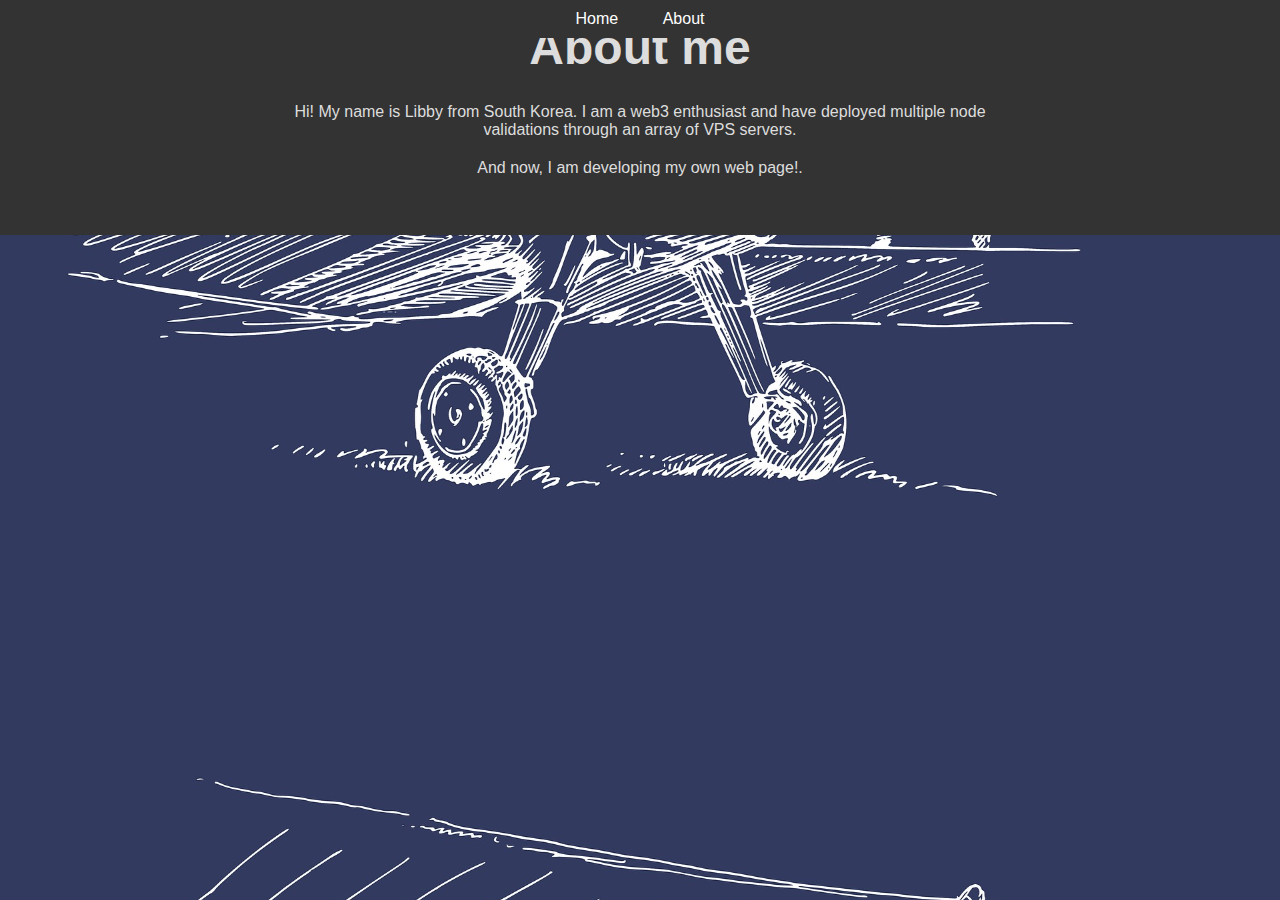
==== index.html @ 71d66727 "Modifying 1" ====
<!DOCTYPE html>
<html lang="en">
<head>
    <meta charset="UTF-8">
    <meta name="viewport" content="width=device-width, initial-scale=1.0">
    <title>NODE DIARY</title>
    <link rel="icon" href="images/CubeTileIcon.ico" type="image/x-icon">
    <link rel="stylesheet" href="src/style.css">
    <link rel="preconnect" href="https://fonts.googleapis.com">
    <link rel="preconnect" href="https://fonts.gstatic.com" crossorigin>
    <!-- Link preview image metadata -->
    
    <script src="metadata.js"></script>
</head>
<body>
    <header>
      <nav>
          <a href="#home">Home</a>
          <a href="#about">About</a>
      </nav>
    </header>

    <main>
        <section id="home">
        </section>
        <section id="about">
          <div class="container">
            <h2>About me</h2>
            <br>
            <p>Hi! My name is Libby from South Korea. I am a web3 enthusiast and have deployed multiple node validations through an array of VPS servers. </p>
            <p>And now, I am developing my own web page!.</p>
            <img style="width: 50%; height: auto;" src="images/build.gif" alt="" srcset="">
          </div>
        </section>
    </main>
</body>
<script src="script.js"></script>
</html>
---- src/style.css ----
/* Reset default styles */
* {
  margin: 0;
  padding: 0;
  box-sizing: border-box;
  scroll-behavior: smooth;

  /* Colors */
  --primary-color: #333;
  --secondary-color: #ddd;
  --tertiary-color: #6ec24b;
  --quaternary-color: #383838;
}

/* Basic styling */
body {
  font-family: Arial, sans-serif;
  color: var(--secondary-color);
  background-image: url('../images/background_image.jpg');
  background-size: cover;
  background-position: center;
  
  font-family: "Pixelify Sans", sans-serif;
  font-optical-sizing: auto;
  font-weight: 400;
  font-style: normal;
}

input {
  font-family: "Pixelify Sans", sans-serif;
  font-optical-sizing: auto;
  font-weight: 400;
  font-style: normal;
  text-align: center;
}

input[type="text"] {
  font-size: 1.5rem;
  padding: 10px;
  border: 1px solid var(--secondary-color);
  border-radius: 5px;
  margin-bottom: 10px;
  background-color: var(--secondary-color);
  width: 100%;
}

button {
  font-family: "Pixelify Sans", sans-serif;
  font-optical-sizing: auto;
  font-weight: 400;
  font-style: normal;
  font-size: 1.5rem;
  padding: 10px 20px;
  border: none;
  border-radius: 5px;
  background-color: var(--tertiary-color);
  color: #fff;
  cursor: pointer;
  transition: 0.4s;
}

button.disabled {
  background-color: #ccc;
}

header {
  text-align: center;
  position: fixed;
  width: 100%;
  top: 0;
  padding: 0 0;
}

a {
  color: var(--tertiary-color);
}

a:visited {
  color: var(--tertiary-color);
}

nav {
  padding: 10px 0px;
  background-color: #333;
  min-height: fit-content;
  height: 100%;
  transition: top 0.3s; 
}

nav a {
  color: #fff!important;
  text-decoration: none;
  padding: 10px 20px;
  height: 100%;
}

nav a:hover {
  color: #ddd;
  transition: 0.4s;
}

.header-image {
  margin-top: 100px;
  max-width: 1000px;
  width: 100%;
}

.steam-widget {
  margin-top: 100px;
  margin-bottom: 100px;
  min-width: 350px;
  width: 100%;
  min-height: 190px;
}

.container {
  max-width: 800px;
  margin: 0 auto;
  padding: 20px;
}

.icon {
  width: 100px;
  height: 100px;
  margin-bottom: 20px;
}

h2 {
  margin-bottom: 10px;
  font-size: 3rem;
}

p {
  margin-bottom: 20px;
}

.gallery {
  display: grid;
  grid-template-columns: repeat(auto-fit, minmax(250px, 1fr));
  gap: 20px;
}

.video-gallery {
  display: table-column;
  gap: 20px;
}

#about {
  background-color: #333;
  text-align: center;
  margin-bottom: 40px;
}

#newsletter {
  background-color: #333;
  text-align: center;
  padding: 40px 0;
}

#newsletter > .container {
  display: flex;
  justify-content: center;
  align-items: center;
  flex-direction: column;
  gap: 20px;

}

.screenshot img {
  width: 100%;
  height: auto;
  border: 1px solid #ddd;
}

.screenshot img:hover {
  cursor: pointer;
}

#screenshot-container {
  position: fixed;
  top: 0;
  left: 0;
  width: 100%;
  height: 100%;
  background-color: rgba(0, 0, 0, 0.9);
  display: none;
  justify-content: center;
}

#screenshot-container img {
  max-width: 80%;
  object-fit: contain;
  
}

.video-container {
  display: flex;
  justify-content: center;
  align-items: center;
  flex-direction: column;
  gap: 20px;
  position: relative;
  padding-top: 30px;
}
.video {
  border: 1px solid #ddd;
  max-width: 720px;
  min-height: 340px;
  width: 90%;
}

.strokeme {
  -webkit-text-stroke: 2px;
  -webkit-text-stroke-color: #383838;
}

footer {
  font-family: Arial, Helvetica, sans-serif;
  text-align: center;
  padding: 20px 0;
  background-color: #333;
  color: #fff;
}


/* Animations */

@keyframes bobIcon {
  0% {
    transform: translateY(0);
  }
  50% {
    transform: translateY(-5px);
  }
  100% {
    transform: translateY(0);
  }
}
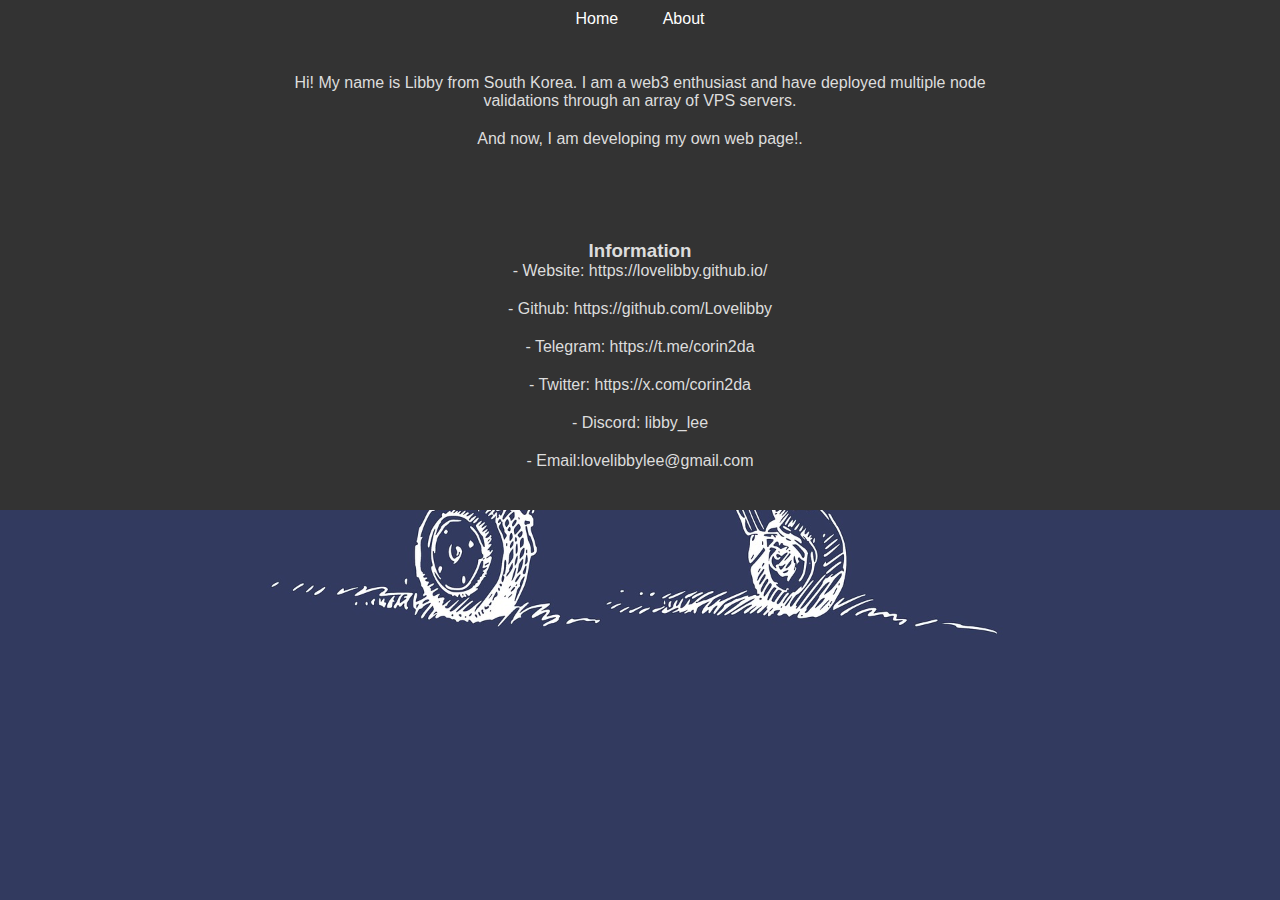
==== commit 10e87c4c: "Modifying 2" ====
--- a/index.html
+++ b/index.html
@@ -3,7 +3,7 @@
 <head>
     <meta charset="UTF-8">
     <meta name="viewport" content="width=device-width, initial-scale=1.0">
-    <title>NODE DIARY</title>
+    <title>WELCOME TO NODE DIARY</title>
     <link rel="icon" href="images/CubeTileIcon.ico" type="image/x-icon">
     <link rel="stylesheet" href="src/style.css">
     <link rel="preconnect" href="https://fonts.googleapis.com">
@@ -25,11 +25,22 @@
         </section>
         <section id="about">
           <div class="container">
-            <h2>About me</h2>
+            <br>
+            <br>
             <br>
             <p>Hi! My name is Libby from South Korea. I am a web3 enthusiast and have deployed multiple node validations through an array of VPS servers. </p>
             <p>And now, I am developing my own web page!.</p>
-            <img style="width: 50%; height: auto;" src="images/build.gif" alt="" srcset="">
+            <br>
+            <br>
+            <br>
+            <br>
+            <h3>Information</h3>
+            <p>- Website: https://lovelibby.github.io/</p>
+            <p>- Github: https://github.com/Lovelibby</p>
+            <p>- Telegram: https://t.me/corin2da</p>
+            <p>- Twitter: https://x.com/corin2da</p>
+            <p>- Discord: libby_lee
+            </p>- Email:lovelibbylee@gmail.com</p>
           </div>
         </section>
     </main>
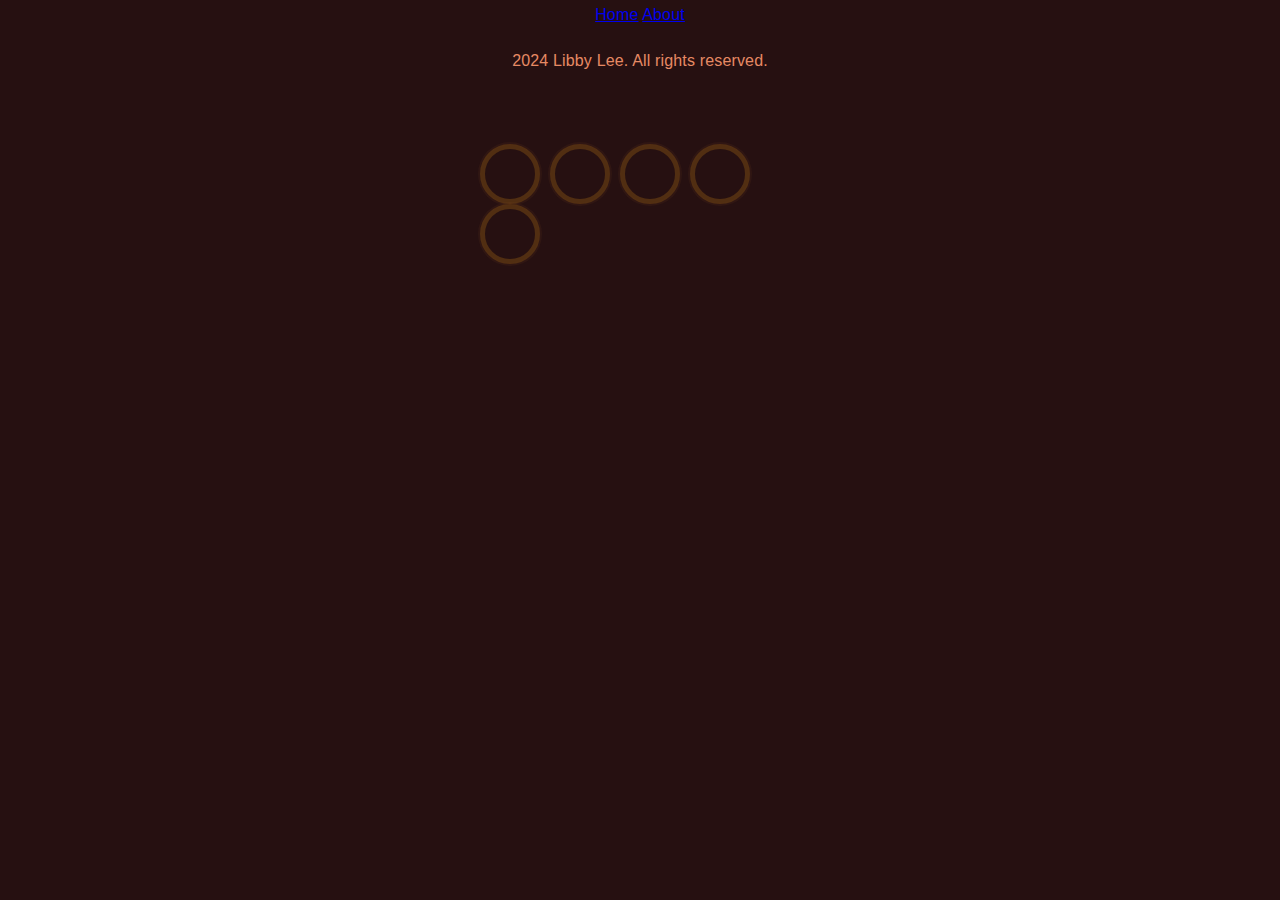
==== commit c6e3bb84: "modifying 3" ====
--- a/index.html
+++ b/index.html
@@ -1,5 +1,6 @@
 <!DOCTYPE html>
 <html lang="en">
+<link rel="stylesheet" href="https://use.fontawesome.com/releases/v5.8.1/css/all.css" integrity="sha384-50oBUHEmvpQ+1lW4y57PTFmhCaXp0ML5d60M1M7uH2+nqUivzIebhndOJK28anvf" crossorigin="anonymous">
 <head>
     <meta charset="UTF-8">
     <meta name="viewport" content="width=device-width, initial-scale=1.0">
@@ -24,26 +25,51 @@
         <section id="home">
         </section>
         <section id="about">
-          <div class="container">
-            <br>
-            <br>
-            <br>
-            <p>Hi! My name is Libby from South Korea. I am a web3 enthusiast and have deployed multiple node validations through an array of VPS servers. </p>
-            <p>And now, I am developing my own web page!.</p>
-            <br>
-            <br>
-            <br>
-            <br>
-            <h3>Information</h3>
-            <p>- Website: https://lovelibby.github.io/</p>
-            <p>- Github: https://github.com/Lovelibby</p>
-            <p>- Telegram: https://t.me/corin2da</p>
-            <p>- Twitter: https://x.com/corin2da</p>
-            <p>- Discord: libby_lee
-            </p>- Email:lovelibbylee@gmail.com</p>
+          <div class="basr-social-share social">
+            <ul class="">
+                                
+            <li>
+              <a class="email" href="mailto:lovelibbylee@gmail.com">
+              <i class="fab fa-google-plus"></i>
+              <span>Email</span>
+              </a>
+            </li>
+
+            <li>
+              <a class="github" href="https://github.com/Lovelibby">
+              <i class="fab fa-github"></i>
+                <span>Github</span>
+              </a>
+            </li>
+                  
+            <li>
+              <a class="twitter" href="https://x.com/corin2da">
+              <i class="fab fa-twitter"></i>
+                <span>Twitter</span>
+              </a>
+            </li>
+                  
+            <li>
+              <a class="telegram" href="https://t.me/corin2da">
+              <i class="fab fa-telegram"></i>
+              <span>Telegram</span>
+              </a>
+            </li>
+                  
+              <li>
+              <a class="discord" href="https://discord.gg/fEwmbvdU">
+              <i class="fab fa-discord"></i>
+              <span>Discord</span>
+              </a>
+              </li>
+                  
+            </ul>
           </div>
         </section>
     </main>
+    <footer>
+      <p>2024 Libby Lee. All rights reserved.</p>
+    </footer>
 </body>
 <script src="script.js"></script>
-</html>
+</html>--- a/src/style.css
+++ b/src/style.css
@@ -1,238 +1,280 @@
-/* Reset default styles */
-* {
-  margin: 0;
-  padding: 0;
+*,
+*:before,
+*:after {
+  -webkit-box-sizing: border-box;
+  -moz-box-sizing: border-box;
   box-sizing: border-box;
-  scroll-behavior: smooth;
-
-  /* Colors */
-  --primary-color: #333;
-  --secondary-color: #ddd;
-  --tertiary-color: #6ec24b;
-  --quaternary-color: #383838;
-}
-
-/* Basic styling */
+}
+.clearfix:after {
+  visibility: hidden;
+  display: block;
+  font-size: 0;
+  content: " ";
+  clear: both;
+  height: 0;
+}
+.clearfix {
+  display: inline-block;
+}
+
+* html .clearfix {
+  height: 1%;
+}
+.clearfix {
+  display: block;
+}
+
 body {
-  font-family: Arial, sans-serif;
-  color: var(--secondary-color);
-  background-image: url('../images/background_image.jpg');
-  background-size: cover;
-  background-position: center;
-  
-  font-family: "Pixelify Sans", sans-serif;
-  font-optical-sizing: auto;
+  background: #261011;
+  color: #e68a64;
+  margin:0 auto;
+  text-align:center;
+  font-family: 'Raleway', sans-serif;
   font-weight: 400;
-  font-style: normal;
-}
-
-input {
-  font-family: "Pixelify Sans", sans-serif;
-  font-optical-sizing: auto;
-  font-weight: 400;
-  font-style: normal;
+  line-height: 187.5%;
+  letter-spacing: 0.01em;
+}
+
+/*--------------------------------------------------------------
+	10. Social
+--------------------------------------------------------------*/
+.basr-social-share {
+  position:fixed;
+  top:3em;
+  left:0;
+  right:0;
+  width: 25%;
+  display: block;
+  text-align:center;
+  padding:0 auto;
+  margin:5em auto;
+}
+
+.social ul {
+  list-style: none;
+  padding-left: 0;
+  padding-right: 0;
+}
+.social ul li {
+  border: 5px solid #512e12;
+  border-radius: 50%;
+  float: left;
+  position: relative;
+  width: 60px;
+  height: 60px;
   text-align: center;
-}
-
-input[type="text"] {
-  font-size: 1.5rem;
-  padding: 10px;
-  border: 1px solid var(--secondary-color);
-  border-radius: 5px;
-  margin-bottom: 10px;
-  background-color: var(--secondary-color);
-  width: 100%;
-}
-
-button {
-  font-family: "Pixelify Sans", sans-serif;
-  font-optical-sizing: auto;
-  font-weight: 400;
-  font-style: normal;
-  font-size: 1.5rem;
-  padding: 10px 20px;
-  border: none;
-  border-radius: 5px;
-  background-color: var(--tertiary-color);
+  -webkit-transition: all 0.3s ease 0s;
+  -moz-transition: all 0.3s ease 0s;
+  -o-transition: all 0.3s ease 0s;
+  transition: all 0.3s ease 0s;
+}
+@media only screen and (max-width: 480px) {
+  .social ul li {
+    border-width: 4px;
+    width: 45px;
+    height: 45px;
+  }
+}
+.social ul li:not(:last-child) {
+  margin-right: 10px;
+}
+.social ul li:before {
+  content: '';
+  border-radius: 50%;
+  -webkit-shadow: inset 0 0px 3px rgba(149, 90, 42, 0.28), 0px 0px 0px 2px rgba(149, 90, 42, 0.28);
+  -ms-box-shadow: inset 0 0px 3px rgba(149, 90, 42, 0.28), 0px 0px 0px 2px rgba(149, 90, 42, 0.28);
+  box-shadow: inset 0 0px 3px rgba(149, 90, 42, 0.28), 0px 0px 0px 2px rgba(149, 90, 42, 0.28);
+  display: block;
+  position: absolute;
+  top: 50%;
+  left: 50%;
+  -webkit-transform: translate(-50%, -50%);
+  -ms-transform: translate(-50%, -50%);
+  -o-transform: translate(-50%, -50%);
+  transform: translate(-50%, -50%);
+  width: 60px;
+  height: 60px;
+  opacity: 0.35;
+  -webkit-transition: all 0.3s ease 0s;
+  -moz-transition: all 0.3s ease 0s;
+  -o-transition: all 0.3s ease 0s;
+  transition: all 0.3s ease 0s;
+}
+@media only screen and (max-width: 480px) {
+  .social ul li:before {
+    width: 43px;
+    height: 43px;
+  }
+}
+.social ul li:hover {
+  border-color: #a33629;
+  -webkit-transition: all 0.3s ease 0s;
+  -moz-transition: all 0.3s ease 0s;
+  -o-transition: all 0.3s ease 0s;
+  transition: all 0.3s ease 0s;
+}
+.social ul li:hover:before {
+  -webkit-shadow: inset 0 0px 3px rgba(163, 54, 41, 0.28), 0px 0px 0px 2px rgba(163, 54, 41, 0.28);
+  -ms-box-shadow: inset 0 0px 3px rgba(163, 54, 41, 0.28), 0px 0px 0px 2px rgba(163, 54, 41, 0.28);
+  box-shadow: inset 0 0px 3px rgba(163, 54, 41, 0.28), 0px 0px 0px 2px rgba(163, 54, 41, 0.28);
+  -webkit-transition: all 0.3s ease 0s;
+  -moz-transition: all 0.3s ease 0s;
+  -o-transition: all 0.3s ease 0s;
+  transition: all 0.3s ease 0s;
+}
+.social ul li:hover i {
+  color: #d66557;
+  -webkit-stroke-width: 5.3px;
+  -webkit-stroke-color: #a33629;
+  -webkit-fill-color: #a33629;
+  text-shadow: 1px 0px 20px #a33629;
+  -webkit-transition: all 0.3s ease 0s;
+  -moz-transition: all 0.3s ease 0s;
+  -o-transition: all 0.3s ease 0s;
+  transition: all 0.3s ease 0s;
+}
+.social ul li a {
+  border-radius: 50%;
+  display: block;
+  position: absolute;
+  top: -5px;
+  left: -5px;
+  width: 60px;
+  height: 60px;
+  line-height: 60px;
+}
+@media only screen and (max-width: 480px) {
+  .social ul li a {
+    background-size: cover;
+    top: -5px;
+    left: -5px;
+    width: 45px;
+    height: 45px;
+    line-height: 45px;
+  }
+}
+.social ul li a:before {
+  content: '';
+  background-image: url('https://img.picload.org/image/dcocwcga/border-social-hover.png');
+  border-radius: 50%;
+  display: block;
+  position: absolute;
+  top: 50%;
+  left: 50%;
+  width: 46px;
+  height: 45px;
+  -webkit-transform: translate(-50%, -50%);
+  -ms-transform: translate(-50%, -50%);
+  -o-transform: translate(-50%, -50%);
+  transform: translate(-50%, -50%);
+  z-index: -1;
+  opacity: 0;
+  -webkit-transition: all 0.3s ease 0s;
+  -moz-transition: all 0.3s ease 0s;
+  -o-transition: all 0.3s ease 0s;
+  transition: all 0.3s ease 0s;
+}
+@media only screen and (max-width: 480px) {
+  .social ul li a:before {
+    background-size: cover;
+    width: 30px;
+    height: 30px;
+  }
+}
+.social ul li a:after {
+  content: '';
+  background-image: url('https://img.picload.org/image/dcocwcgd/border-social.png');
+  border-radius: 50%;
+  display: block;
+  position: absolute;
+  top: 50%;
+  left: 50%;
+  width: 46px;
+  height: 45px;
+  -webkit-transform: translate(-50%, -50%);
+  -ms-transform: translate(-50%, -50%);
+  -o-transform: translate(-50%, -50%);
+  transform: translate(-50%, -50%);
+  z-index: -1;
+  -webkit-transition: all 0.3s ease 0s;
+  -moz-transition: all 0.3s ease 0s;
+  -o-transition: all 0.3s ease 0s;
+  transition: all 0.3s ease 0s;
+}
+@media only screen and (max-width: 480px) {
+  .social ul li a:after {
+    background-size: cover;
+    width: 30px;
+    height: 30px;
+  }
+}
+.social ul li a:hover:before {
+  opacity: 1;
+  -webkit-transform: translate(-50%, -50%) rotate(360deg);
+  -ms-transform: translate(-50%, -50%) rotate(360deg);
+  transform: translate(-50%, -50%) rotate(360deg);
+  -webkit-transition: all 0.3s ease;
+  -moz-transition: all 0.3s ease;
+  -o-transition: all 0.3s ease;
+  transition: all 0.3s ease;
+}
+.social ul li a:hover:after {
+  opacity: 0;
+  -webkit-transform: translate(-50%, -50%) rotate(360deg);
+  -ms-transform: translate(-50%, -50%) rotate(360deg);
+  transform: translate(-50%, -50%) rotate(360deg);
+  -webkit-transition: all 0.3s ease;
+  -moz-transition: all 0.3s ease;
+  -o-transition: all 0.3s ease;
+  transition: all 0.3s ease;
+}
+.social ul li a i {
+  color: #ffead3;
+  font-size: 23px;
+  font-weight: 900;
+  position: absolute;
+  top: 50%;
+  left: 50%;
+  -webkit-transform: translate(-50%, -50%);
+  -ms-transform: translate(-50%, -50%);
+  -o-transform: translate(-50%, -50%);
+  transform: translate(-50%, -50%);
+  -webkit-stroke-width: 5.3px;
+  -webkit-stroke-color: #ffead3;
+  -webkit-fill-color: #ffead3;
+  text-shadow: 1px 0px 20px #ffead3;
+  -webkit-transition: all 0.3s ease 0s;
+  -moz-transition: all 0.3s ease 0s;
+  -o-transition: all 0.3s ease 0s;
+  transition: all 0.3s ease 0s;
+}
+@media only screen and (max-width: 480px) {
+  .social ul li a i {
+    font-size: 16px;
+  }
+}
+.social ul li a i.fa-envelope {
+  font-size: 14px;
+  top: 48%;
+}
+.k2t-footer.dark-style .social li a,
+.dark-style .social li a {
   color: #fff;
-  cursor: pointer;
-  transition: 0.4s;
-}
-
-button.disabled {
-  background-color: #ccc;
-}
-
-header {
-  text-align: center;
-  position: fixed;
-  width: 100%;
-  top: 0;
-  padding: 0 0;
-}
-
-a {
-  color: var(--tertiary-color);
-}
-
-a:visited {
-  color: var(--tertiary-color);
-}
-
-nav {
-  padding: 10px 0px;
-  background-color: #333;
-  min-height: fit-content;
-  height: 100%;
-  transition: top 0.3s; 
-}
-
-nav a {
-  color: #fff!important;
-  text-decoration: none;
-  padding: 10px 20px;
-  height: 100%;
-}
-
-nav a:hover {
-  color: #ddd;
-  transition: 0.4s;
-}
-
-.header-image {
-  margin-top: 100px;
-  max-width: 1000px;
-  width: 100%;
-}
-
-.steam-widget {
-  margin-top: 100px;
-  margin-bottom: 100px;
-  min-width: 350px;
-  width: 100%;
-  min-height: 190px;
-}
-
-.container {
-  max-width: 800px;
-  margin: 0 auto;
-  padding: 20px;
-}
-
-.icon {
-  width: 100px;
-  height: 100px;
-  margin-bottom: 20px;
-}
-
-h2 {
-  margin-bottom: 10px;
-  font-size: 3rem;
-}
-
-p {
-  margin-bottom: 20px;
-}
-
-.gallery {
-  display: grid;
-  grid-template-columns: repeat(auto-fit, minmax(250px, 1fr));
-  gap: 20px;
-}
-
-.video-gallery {
-  display: table-column;
-  gap: 20px;
-}
-
-#about {
-  background-color: #333;
-  text-align: center;
-  margin-bottom: 40px;
-}
-
-#newsletter {
-  background-color: #333;
-  text-align: center;
-  padding: 40px 0;
-}
-
-#newsletter > .container {
-  display: flex;
-  justify-content: center;
-  align-items: center;
-  flex-direction: column;
-  gap: 20px;
-
-}
-
-.screenshot img {
-  width: 100%;
-  height: auto;
-  border: 1px solid #ddd;
-}
-
-.screenshot img:hover {
-  cursor: pointer;
-}
-
-#screenshot-container {
-  position: fixed;
-  top: 0;
-  left: 0;
-  width: 100%;
-  height: 100%;
-  background-color: rgba(0, 0, 0, 0.9);
+}
+.k2t-footer.dark-style .social li a:hover,
+.dark-style .social li a:hover {
+  color: #fff;
+}
+.basr-social-share.social li:hover a {
+  color: #898989;
+}
+.basr-social-share.social li a {
+  border-width: 0;
+  color: #cccccc;
+}
+.basr-social-share.social li a:hover {
+  color: #898989;
+}
+.basr-social-share.social li a span {
   display: none;
-  justify-content: center;
-}
-
-#screenshot-container img {
-  max-width: 80%;
-  object-fit: contain;
-  
-}
-
-.video-container {
-  display: flex;
-  justify-content: center;
-  align-items: center;
-  flex-direction: column;
-  gap: 20px;
-  position: relative;
-  padding-top: 30px;
-}
-.video {
-  border: 1px solid #ddd;
-  max-width: 720px;
-  min-height: 340px;
-  width: 90%;
-}
-
-.strokeme {
-  -webkit-text-stroke: 2px;
-  -webkit-text-stroke-color: #383838;
-}
-
-footer {
-  font-family: Arial, Helvetica, sans-serif;
-  text-align: center;
-  padding: 20px 0;
-  background-color: #333;
-  color: #fff;
-}
-
-
-/* Animations */
-
-@keyframes bobIcon {
-  0% {
-    transform: translateY(0);
-  }
-  50% {
-    transform: translateY(-5px);
-  }
-  100% {
-    transform: translateY(0);
-  }
 }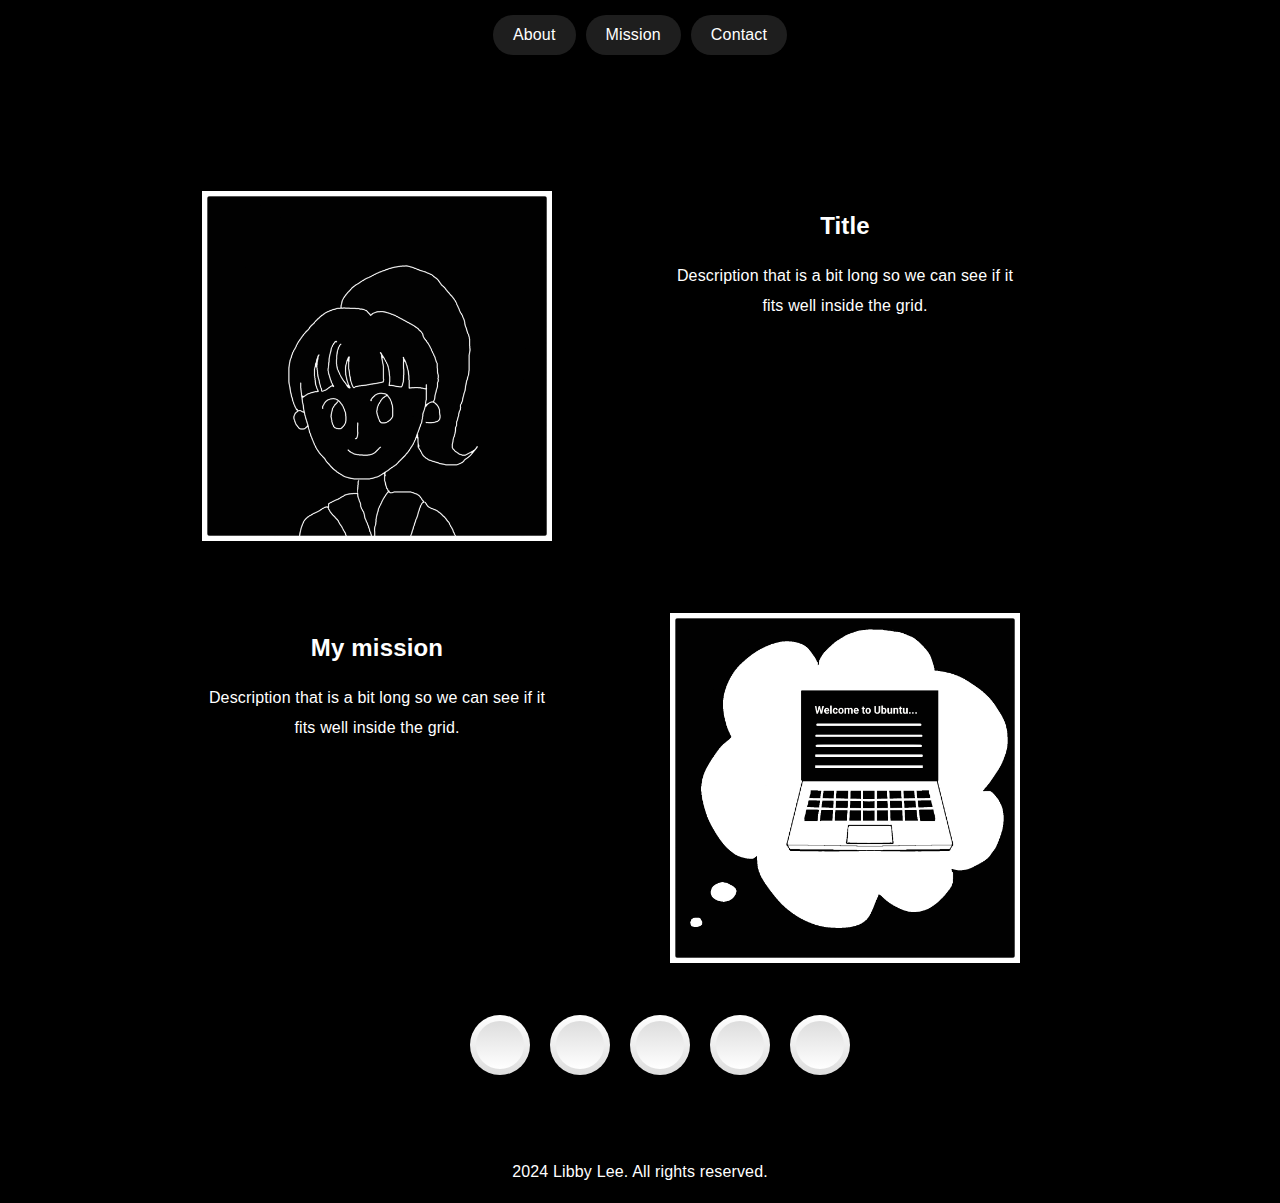
==== commit 850c0d75: "Upload main features" ====
--- a/index.html
+++ b/index.html
@@ -1,75 +1,71 @@
 <!DOCTYPE html>
 <html lang="en">
-<link rel="stylesheet" href="https://use.fontawesome.com/releases/v5.8.1/css/all.css" integrity="sha384-50oBUHEmvpQ+1lW4y57PTFmhCaXp0ML5d60M1M7uH2+nqUivzIebhndOJK28anvf" crossorigin="anonymous">
+<link rel="stylesheet" href="https://use.fontawesome.com/releases/v5.8.1/css/all.css"
+  integrity="sha384-50oBUHEmvpQ+1lW4y57PTFmhCaXp0ML5d60M1M7uH2+nqUivzIebhndOJK28anvf" crossorigin="anonymous">
+
 <head>
-    <meta charset="UTF-8">
-    <meta name="viewport" content="width=device-width, initial-scale=1.0">
-    <title>WELCOME TO NODE DIARY</title>
-    <link rel="icon" href="images/CubeTileIcon.ico" type="image/x-icon">
-    <link rel="stylesheet" href="src/style.css">
-    <link rel="preconnect" href="https://fonts.googleapis.com">
-    <link rel="preconnect" href="https://fonts.gstatic.com" crossorigin>
-    <!-- Link preview image metadata -->
-    
-    <script src="metadata.js"></script>
+  <meta charset="UTF-8">
+  <meta name="viewport" content="width=device-width, initial-scale=1.0">
+  <title>WELCOME TO NODE DIARY</title>
+  <link rel="icon" href="images/CubeTileIcon.ico" type="image/x-icon">
+  <link rel="stylesheet" href="src/style.css">
+  <link rel="preconnect" href="https://fonts.googleapis.com">
+  <link rel="preconnect" href="https://fonts.gstatic.com" crossorigin>
+  <!-- Link preview image metadata -->
+
+  <script src="metadata.js"></script>
 </head>
+
 <body>
-    <header>
-      <nav>
-          <a href="#home">Home</a>
-          <a href="#about">About</a>
-      </nav>
-    </header>
+  <header>
+    <nav>
+      <ul class="header-nav-list">
+        <a href="#about" class="header-nav-button">About</a>
+        <a href="#mission" class="header-nav-button">Mission</a>
+        <a href="#contact" class="header-nav-button">Contact</a>
+      </ul>
+  </header>
 
-    <main>
-        <section id="home">
-        </section>
-        <section id="about">
-          <div class="basr-social-share social">
-            <ul class="">
-                                
-            <li>
-              <a class="email" href="mailto:lovelibbylee@gmail.com">
-              <i class="fab fa-google-plus"></i>
-              <span>Email</span>
-              </a>
-            </li>
-
-            <li>
-              <a class="github" href="https://github.com/Lovelibby">
-              <i class="fab fa-github"></i>
-                <span>Github</span>
-              </a>
-            </li>
-                  
-            <li>
-              <a class="twitter" href="https://x.com/corin2da">
-              <i class="fab fa-twitter"></i>
-                <span>Twitter</span>
-              </a>
-            </li>
-                  
-            <li>
-              <a class="telegram" href="https://t.me/corin2da">
-              <i class="fab fa-telegram"></i>
-              <span>Telegram</span>
-              </a>
-            </li>
-                  
-              <li>
-              <a class="discord" href="https://discord.gg/fEwmbvdU">
-              <i class="fab fa-discord"></i>
-              <span>Discord</span>
-              </a>
-              </li>
-                  
-            </ul>
-          </div>
-        </section>
-    </main>
-    <footer>
-      <p>2024 Libby Lee. All rights reserved.</p>
-    </footer>
+  <main>
+    <section id="about">
+      <div class="grid-container">
+        <div class="grid-item">
+          <img src="images/Libby.jpg" alt="Image 1">
+        </div>
+        <div class="grid-item">
+          <h2>Title</h2>
+          <p>Description that is a bit long so we can see if it fits well inside the grid.</p>
+        </div>
+      </div>
+    </section>
+    <section id="mission">
+      <div class="grid-container">
+        <div class="grid-item">
+          <h2>My mission</h2>
+          <p>Description that is a bit long so we can see if it fits well inside the grid.</p>
+        </div>
+        <div class="grid-item">
+          <img src="images/Computer.jpg" alt="Image 4">
+        </div>
+      </div>
+    </section>
+    <section id="contact">
+      <section id="social">
+        <div class="social-media">
+          <ul>
+            <li><a href="mailto:lovelibbylee@gmail.com"><i class="fab fa-google" aria-hidden="true"></i></a></li>
+            <li><a href="https://github.com/Lovelibby"><i class="fab fa-github" aria-hidden="true"></i></a></li>
+            <li><a href="https://x.com/corin2da"><i class="fab fa-twitter" aria-hidden="true"></i></a></li>
+            <li><a href="https://t.me/corin2da"><i class="fab fa-telegram" aria-hidden="true"></i></a></li>
+            <li><a href="https://discord.gg/fEwmbvdU"><i class="fab fa-discord" aria-hidden="true"></i></a></li>
+          </ul>
+        </div>
+      </section>
+  </main>
+  <footer>
+    <p>2024 Libby Lee. All rights reserved.</p>
+  </footer>
 </body>
 <script src="script.js"></script>
+
 </html>--- a/src/style.css
+++ b/src/style.css
@@ -1,280 +1,161 @@
-*,
-*:before,
-*:after {
-  -webkit-box-sizing: border-box;
-  -moz-box-sizing: border-box;
-  box-sizing: border-box;
-}
-.clearfix:after {
-  visibility: hidden;
-  display: block;
-  font-size: 0;
-  content: " ";
-  clear: both;
-  height: 0;
-}
-.clearfix {
-  display: inline-block;
+/* Variables */
+*{
+  /* Colors */
+  --background-color: #000000;
+  --text-color: #ffffff;
+  --unite-background-color: #1e1e1e;
+  --alt-color-1: red;
+  --alt-color-2: yellow;
+  --alt-color-3: green;
 }
 
-* html .clearfix {
-  height: 1%;
-}
-.clearfix {
-  display: block;
-}
 
 body {
-  background: #261011;
-  color: #e68a64;
-  margin:0 auto;
-  text-align:center;
+  background: var(--background-color);
+  color: var(--text-color);
+  margin: 0 auto;
+  text-align: center;
   font-family: 'Raleway', sans-serif;
   font-weight: 400;
   line-height: 187.5%;
   letter-spacing: 0.01em;
 }
 
-/*--------------------------------------------------------------
-	10. Social
---------------------------------------------------------------*/
-.basr-social-share {
-  position:fixed;
-  top:3em;
-  left:0;
-  right:0;
-  width: 25%;
-  display: block;
-  text-align:center;
-  padding:0 auto;
-  margin:5em auto;
+/* Header */
+header {
+  display: flex;
+  justify-content: space-between;
+  align-items: center;
+  justify-content: center;
+  padding-top: 15px;
+  background-color: var(--background-color);
+  color: white;
 }
 
-.social ul {
+.header-nav-list {
   list-style: none;
-  padding-left: 0;
-  padding-right: 0;
+  display: flex;
+  gap: 10px;
+  margin: 0;
+  padding: 0;
 }
-.social ul li {
-  border: 5px solid #512e12;
+
+.header-nav-button {
+  text-decoration: none;
+  padding: 5px 20px;
+  background-color: var(--unite-background-color);
+  color: var(--text-color);
+  border-radius: 20px;
+}
+
+.header-nav-button:hover {
+  text-decoration: none;
+  padding: 5px 20px;
+  background-color: var(--alt-color-3);
+  color: var(--text-color);
+  border-radius: 30px;
+}
+
+/* Sections */
+#about {
+  padding-top: 100px;
+  padding-left: 50px;
+  padding-right: 50px;
+}
+
+.grid-container {
+  display: grid;
+  grid-template-columns: repeat(auto-fit, minmax(max(195px, 35vw), 350px));
+  justify-content: center;
+  grid-column-gap: 20px;
+  grid-row-gap: 100px;
+  padding: 16px;
+}
+
+.grid-item {
+  background-color: var(--background-color);
+  padding: 20px;
+  text-align: center;
+  border-radius: 8px;
+  aspect-ratio: 1;
+  max-width: 350px;
+  max-height: 350px;
+}
+
+.grid-item img {
+  width: 100%;
+  height: 100%;
+  object-fit: fill;
+}
+
+#contact {
+  padding-bottom: 50px;
+  display: flex;
+  align-items: center;
+  justify-content: center;
+  text-align: center;
+  background-color: var(--background-alternate-color);
+}
+
+ul {
+  display: flex;
+  align-items: center;
+  justify-content: center;
+}
+
+ul li {
+  list-style: none;
+}
+
+ul li a {
+  position: relative;
+  width:60px;
+  height:60px;
+  display:block;
+  text-align:center;
+  margin:0 10px;
   border-radius: 50%;
-  float: left;
-  position: relative;
-  width: 60px;
-  height: 60px;
-  text-align: center;
-  -webkit-transition: all 0.3s ease 0s;
-  -moz-transition: all 0.3s ease 0s;
-  -o-transition: all 0.3s ease 0s;
-  transition: all 0.3s ease 0s;
+  padding: 6px;
+  box-sizing: border-box;
+  text-decoration:none;
+  box-shadow: 0 10px 15px rgba(0,0,0,0.3);
+  background: linear-gradient(0deg, #ddd, #fff);
+  transition: .5s;
 }
-@media only screen and (max-width: 480px) {
-  .social ul li {
-    border-width: 4px;
-    width: 45px;
-    height: 45px;
-  }
+
+ul li a:hover {
+  box-shadow: 0 2px 5px rgba(0,0,0,0.3);
+  text-decoration:none;
 }
-.social ul li:not(:last-child) {
-  margin-right: 10px;
+
+ul li a .fab {
+  width: 100%;
+  height:100%;
+  display:block;
+  background: linear-gradient(0deg, #fff, #ddd);
+  border-radius: 50%;
+  line-height: calc(60px - 12px);
+  font-size:24px;
+  color: #262626;
+  transition: .5s;
 }
-.social ul li:before {
-  content: '';
-  border-radius: 50%;
-  -webkit-shadow: inset 0 0px 3px rgba(149, 90, 42, 0.28), 0px 0px 0px 2px rgba(149, 90, 42, 0.28);
-  -ms-box-shadow: inset 0 0px 3px rgba(149, 90, 42, 0.28), 0px 0px 0px 2px rgba(149, 90, 42, 0.28);
-  box-shadow: inset 0 0px 3px rgba(149, 90, 42, 0.28), 0px 0px 0px 2px rgba(149, 90, 42, 0.28);
-  display: block;
-  position: absolute;
-  top: 50%;
-  left: 50%;
-  -webkit-transform: translate(-50%, -50%);
-  -ms-transform: translate(-50%, -50%);
-  -o-transform: translate(-50%, -50%);
-  transform: translate(-50%, -50%);
-  width: 60px;
-  height: 60px;
-  opacity: 0.35;
-  -webkit-transition: all 0.3s ease 0s;
-  -moz-transition: all 0.3s ease 0s;
-  -o-transition: all 0.3s ease 0s;
-  transition: all 0.3s ease 0s;
+
+ul li:nth-child(1) a:hover .fab {
+  color: #c71610;
 }
-@media only screen and (max-width: 480px) {
-  .social ul li:before {
-    width: 43px;
-    height: 43px;
-  }
+
+ul li:nth-child(2) a:hover .fab {
+  color: #24292e;
 }
-.social ul li:hover {
-  border-color: #a33629;
-  -webkit-transition: all 0.3s ease 0s;
-  -moz-transition: all 0.3s ease 0s;
-  -o-transition: all 0.3s ease 0s;
-  transition: all 0.3s ease 0s;
+
+ul li:nth-child(3) a:hover .fab {
+  color: #1da1f2
 }
-.social ul li:hover:before {
-  -webkit-shadow: inset 0 0px 3px rgba(163, 54, 41, 0.28), 0px 0px 0px 2px rgba(163, 54, 41, 0.28);
-  -ms-box-shadow: inset 0 0px 3px rgba(163, 54, 41, 0.28), 0px 0px 0px 2px rgba(163, 54, 41, 0.28);
-  box-shadow: inset 0 0px 3px rgba(163, 54, 41, 0.28), 0px 0px 0px 2px rgba(163, 54, 41, 0.28);
-  -webkit-transition: all 0.3s ease 0s;
-  -moz-transition: all 0.3s ease 0s;
-  -o-transition: all 0.3s ease 0s;
-  transition: all 0.3s ease 0s;
+
+ul li:nth-child(4) a:hover .fab {
+  color: #24a1de
 }
-.social ul li:hover i {
-  color: #d66557;
-  -webkit-stroke-width: 5.3px;
-  -webkit-stroke-color: #a33629;
-  -webkit-fill-color: #a33629;
-  text-shadow: 1px 0px 20px #a33629;
-  -webkit-transition: all 0.3s ease 0s;
-  -moz-transition: all 0.3s ease 0s;
-  -o-transition: all 0.3s ease 0s;
-  transition: all 0.3s ease 0s;
+
+ul li:nth-child(5) a:hover .fab {
+  color: #7289da;
 }
-.social ul li a {
-  border-radius: 50%;
-  display: block;
-  position: absolute;
-  top: -5px;
-  left: -5px;
-  width: 60px;
-  height: 60px;
-  line-height: 60px;
-}
-@media only screen and (max-width: 480px) {
-  .social ul li a {
-    background-size: cover;
-    top: -5px;
-    left: -5px;
-    width: 45px;
-    height: 45px;
-    line-height: 45px;
-  }
-}
-.social ul li a:before {
-  content: '';
-  background-image: url('https://img.picload.org/image/dcocwcga/border-social-hover.png');
-  border-radius: 50%;
-  display: block;
-  position: absolute;
-  top: 50%;
-  left: 50%;
-  width: 46px;
-  height: 45px;
-  -webkit-transform: translate(-50%, -50%);
-  -ms-transform: translate(-50%, -50%);
-  -o-transform: translate(-50%, -50%);
-  transform: translate(-50%, -50%);
-  z-index: -1;
-  opacity: 0;
-  -webkit-transition: all 0.3s ease 0s;
-  -moz-transition: all 0.3s ease 0s;
-  -o-transition: all 0.3s ease 0s;
-  transition: all 0.3s ease 0s;
-}
-@media only screen and (max-width: 480px) {
-  .social ul li a:before {
-    background-size: cover;
-    width: 30px;
-    height: 30px;
-  }
-}
-.social ul li a:after {
-  content: '';
-  background-image: url('https://img.picload.org/image/dcocwcgd/border-social.png');
-  border-radius: 50%;
-  display: block;
-  position: absolute;
-  top: 50%;
-  left: 50%;
-  width: 46px;
-  height: 45px;
-  -webkit-transform: translate(-50%, -50%);
-  -ms-transform: translate(-50%, -50%);
-  -o-transform: translate(-50%, -50%);
-  transform: translate(-50%, -50%);
-  z-index: -1;
-  -webkit-transition: all 0.3s ease 0s;
-  -moz-transition: all 0.3s ease 0s;
-  -o-transition: all 0.3s ease 0s;
-  transition: all 0.3s ease 0s;
-}
-@media only screen and (max-width: 480px) {
-  .social ul li a:after {
-    background-size: cover;
-    width: 30px;
-    height: 30px;
-  }
-}
-.social ul li a:hover:before {
-  opacity: 1;
-  -webkit-transform: translate(-50%, -50%) rotate(360deg);
-  -ms-transform: translate(-50%, -50%) rotate(360deg);
-  transform: translate(-50%, -50%) rotate(360deg);
-  -webkit-transition: all 0.3s ease;
-  -moz-transition: all 0.3s ease;
-  -o-transition: all 0.3s ease;
-  transition: all 0.3s ease;
-}
-.social ul li a:hover:after {
-  opacity: 0;
-  -webkit-transform: translate(-50%, -50%) rotate(360deg);
-  -ms-transform: translate(-50%, -50%) rotate(360deg);
-  transform: translate(-50%, -50%) rotate(360deg);
-  -webkit-transition: all 0.3s ease;
-  -moz-transition: all 0.3s ease;
-  -o-transition: all 0.3s ease;
-  transition: all 0.3s ease;
-}
-.social ul li a i {
-  color: #ffead3;
-  font-size: 23px;
-  font-weight: 900;
-  position: absolute;
-  top: 50%;
-  left: 50%;
-  -webkit-transform: translate(-50%, -50%);
-  -ms-transform: translate(-50%, -50%);
-  -o-transform: translate(-50%, -50%);
-  transform: translate(-50%, -50%);
-  -webkit-stroke-width: 5.3px;
-  -webkit-stroke-color: #ffead3;
-  -webkit-fill-color: #ffead3;
-  text-shadow: 1px 0px 20px #ffead3;
-  -webkit-transition: all 0.3s ease 0s;
-  -moz-transition: all 0.3s ease 0s;
-  -o-transition: all 0.3s ease 0s;
-  transition: all 0.3s ease 0s;
-}
-@media only screen and (max-width: 480px) {
-  .social ul li a i {
-    font-size: 16px;
-  }
-}
-.social ul li a i.fa-envelope {
-  font-size: 14px;
-  top: 48%;
-}
-.k2t-footer.dark-style .social li a,
-.dark-style .social li a {
-  color: #fff;
-}
-.k2t-footer.dark-style .social li a:hover,
-.dark-style .social li a:hover {
-  color: #fff;
-}
-.basr-social-share.social li:hover a {
-  color: #898989;
-}
-.basr-social-share.social li a {
-  border-width: 0;
-  color: #cccccc;
-}
-.basr-social-share.social li a:hover {
-  color: #898989;
-}
-.basr-social-share.social li a span {
-  display: none;
-}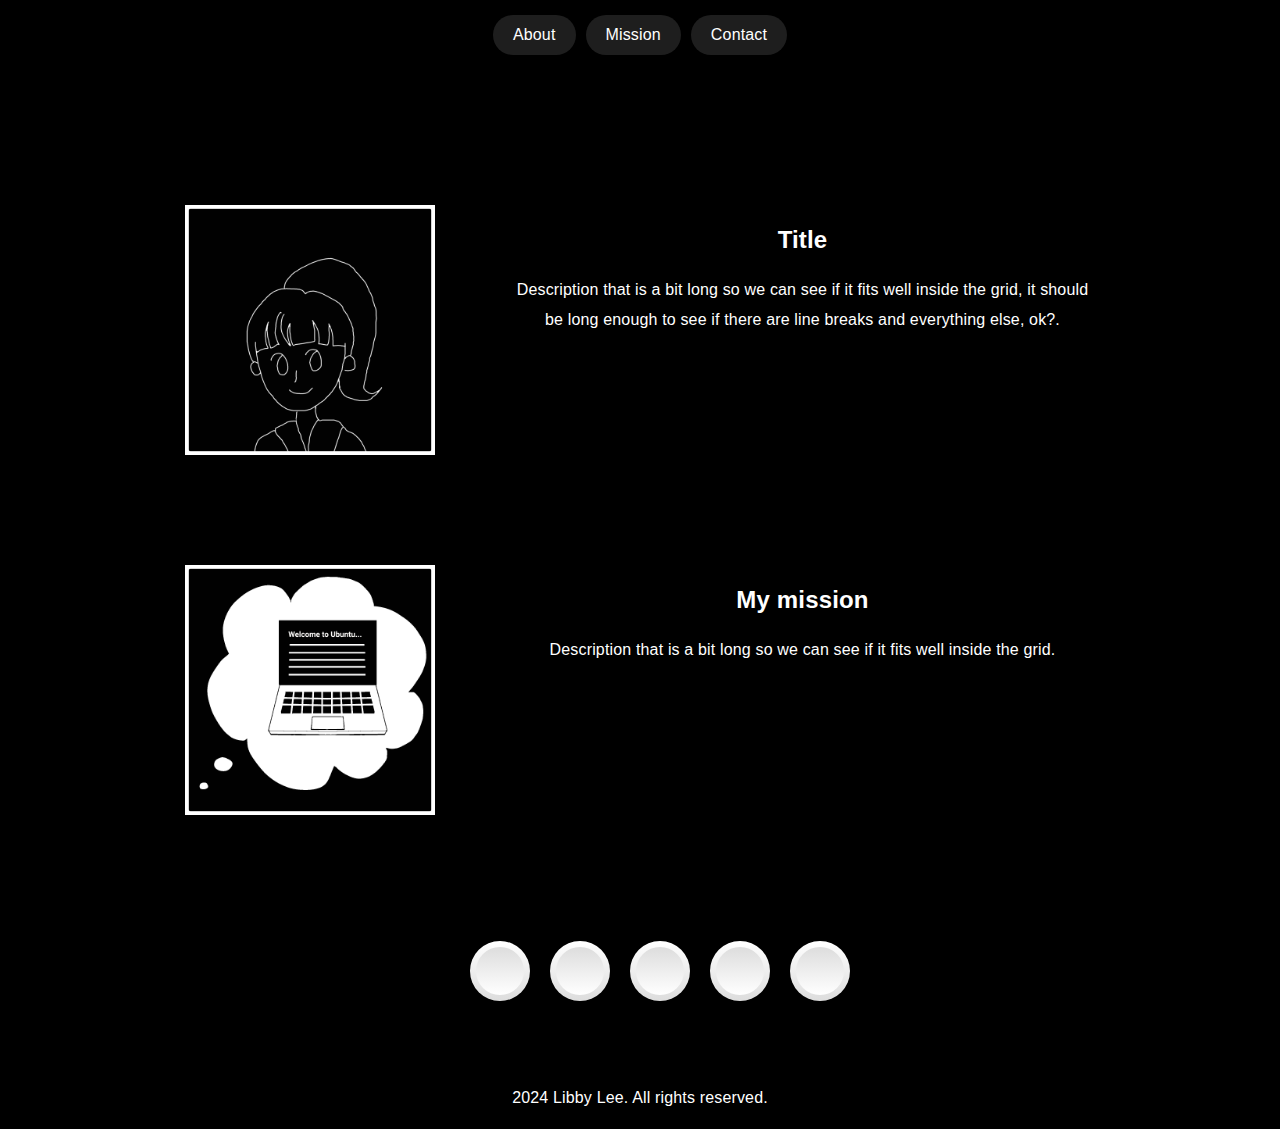
==== commit 9c361f27: "New grid style" ====
--- a/index.html
+++ b/index.html
@@ -29,23 +29,23 @@
   <main>
     <section id="about">
       <div class="grid-container">
-        <div class="grid-item">
+        <div class="grid-image-item">
           <img src="images/Libby.jpg" alt="Image 1">
         </div>
         <div class="grid-item">
           <h2>Title</h2>
-          <p>Description that is a bit long so we can see if it fits well inside the grid.</p>
+          <p>Description that is a bit long so we can see if it fits well inside the grid, it should be long enough to see if there are line breaks and everything else, ok?.</p>
         </div>
       </div>
     </section>
     <section id="mission">
       <div class="grid-container">
+        <div class="grid-image-item">
+          <img src="images/Computer.jpg" alt="Image 4">
+        </div>
         <div class="grid-item">
           <h2>My mission</h2>
           <p>Description that is a bit long so we can see if it fits well inside the grid.</p>
-        </div>
-        <div class="grid-item">
-          <img src="images/Computer.jpg" alt="Image 4">
         </div>
       </div>
     </section>
--- a/src/style.css
+++ b/src/style.css
@@ -1,5 +1,5 @@
 /* Variables */
-*{
+* {
   /* Colors */
   --background-color: #000000;
   --text-color: #ffffff;
@@ -58,37 +58,45 @@
 
 /* Sections */
 #about {
+  padding-top: 150px;
+  padding-left: 10px;
+  padding-right: 10px;
+}
+
+#mission {
   padding-top: 100px;
-  padding-left: 50px;
-  padding-right: 50px;
+  padding-left: 10px;
+  padding-right: 10px;
 }
 
 .grid-container {
-  display: grid;
-  grid-template-columns: repeat(auto-fit, minmax(max(195px, 35vw), 350px));
+  padding-left: 20px;
+  padding-right: 20px;
+  display: flex;
+  flex-wrap: wrap;
   justify-content: center;
-  grid-column-gap: 20px;
-  grid-row-gap: 100px;
-  padding: 16px;
+  gap: 75px;
 }
 
 .grid-item {
-  background-color: var(--background-color);
-  padding: 20px;
-  text-align: center;
-  border-radius: 8px;
-  aspect-ratio: 1;
-  max-width: 350px;
-  max-height: 350px;
+  flex: 1 1 100px;
+  min-width: 250px;
+  max-width: 48%;
 }
 
-.grid-item img {
-  width: 100%;
-  height: 100%;
+.grid-image-item {
+  width: 250px;
+}
+
+.grid-image-item img {
+  width: 250px;
+  height: 250px;
+  aspect-ratio: 1;
   object-fit: fill;
 }
 
 #contact {
+  padding-top: 100px;
   padding-bottom: 50px;
   display: flex;
   align-items: center;
@@ -109,33 +117,33 @@
 
 ul li a {
   position: relative;
-  width:60px;
-  height:60px;
-  display:block;
-  text-align:center;
-  margin:0 10px;
+  width: 60px;
+  height: 60px;
+  display: block;
+  text-align: center;
+  margin: 0 10px;
   border-radius: 50%;
   padding: 6px;
   box-sizing: border-box;
-  text-decoration:none;
-  box-shadow: 0 10px 15px rgba(0,0,0,0.3);
+  text-decoration: none;
+  box-shadow: 0 10px 15px rgba(0, 0, 0, 0.3);
   background: linear-gradient(0deg, #ddd, #fff);
   transition: .5s;
 }
 
 ul li a:hover {
-  box-shadow: 0 2px 5px rgba(0,0,0,0.3);
-  text-decoration:none;
+  box-shadow: 0 2px 5px rgba(0, 0, 0, 0.3);
+  text-decoration: none;
 }
 
 ul li a .fab {
   width: 100%;
-  height:100%;
-  display:block;
+  height: 100%;
+  display: block;
   background: linear-gradient(0deg, #fff, #ddd);
   border-radius: 50%;
   line-height: calc(60px - 12px);
-  font-size:24px;
+  font-size: 24px;
   color: #262626;
   transition: .5s;
 }
@@ -158,4 +166,4 @@
 
 ul li:nth-child(5) a:hover .fab {
   color: #7289da;
-}
+}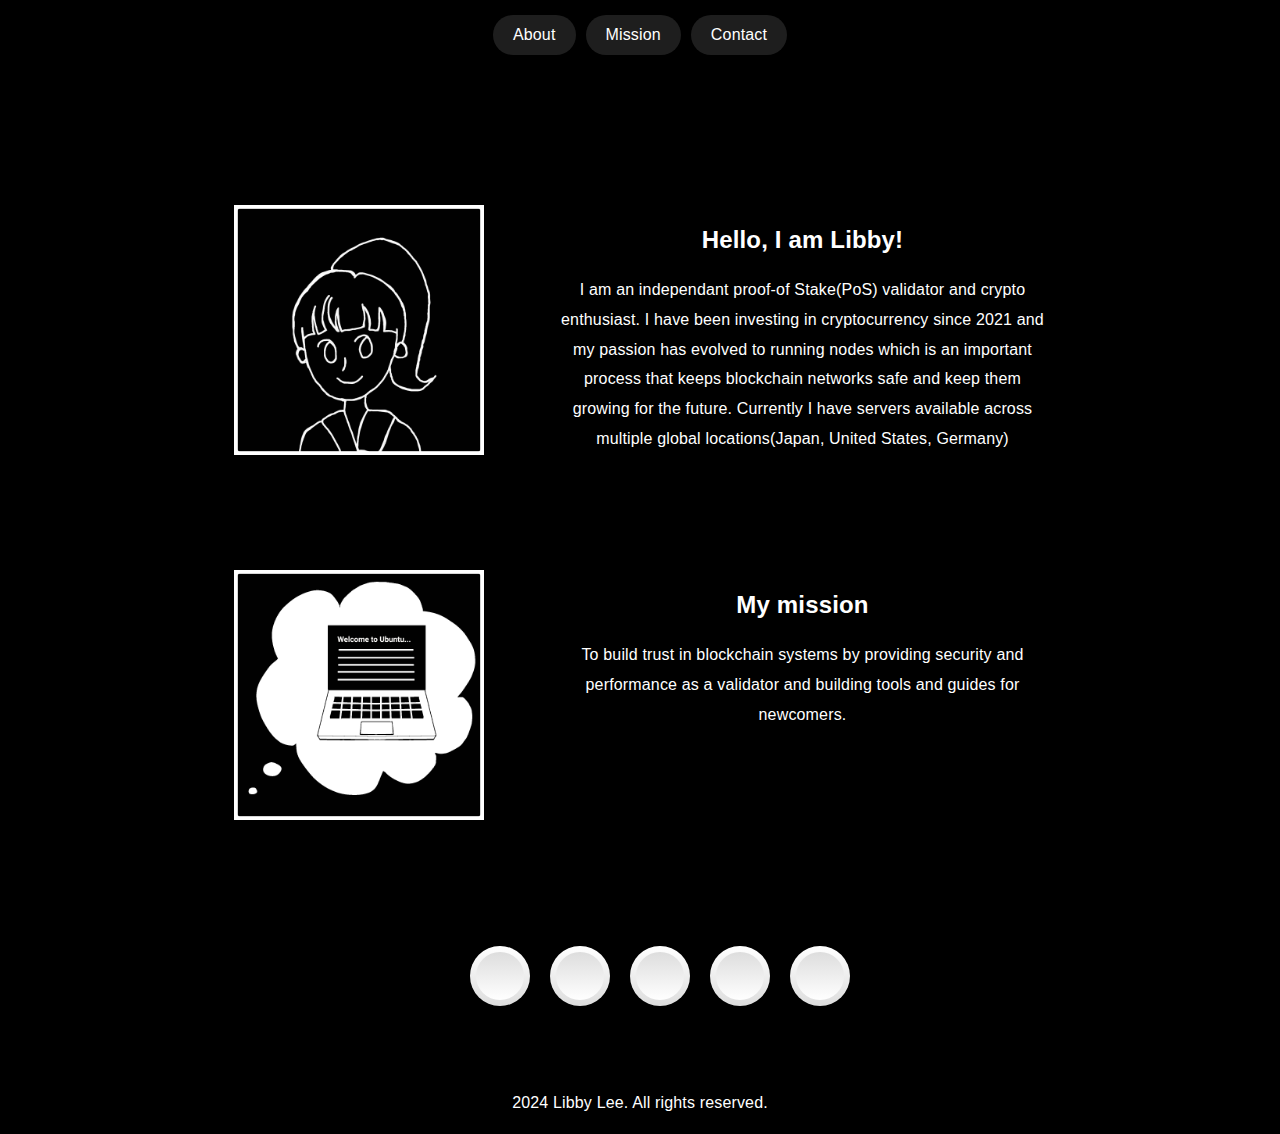
==== commit 8510ce30: "modifying drawing" ====
--- a/index.html
+++ b/index.html
@@ -30,11 +30,14 @@
     <section id="about">
       <div class="grid-container">
         <div class="grid-image-item">
-          <img src="images/Libby.jpg" alt="Image 1">
+          <img src="images/Libby.png" alt="Image 1">
         </div>
         <div class="grid-item">
-          <h2>Title</h2>
-          <p>Description that is a bit long so we can see if it fits well inside the grid, it should be long enough to see if there are line breaks and everything else, ok?.</p>
+          <h2>Hello, I am Libby!</h2>
+          <p>
+            I am an independant proof-of Stake(PoS) validator and crypto enthusiast. I have been investing in cryptocurrency since 2021 
+            and my passion has evolved to running nodes which is an important process that keeps blockchain networks safe and keep them growing for the future. 
+            Currently I have servers available across multiple global locations(Japan, United States, Germany)</p>
         </div>
       </div>
     </section>
@@ -45,7 +48,7 @@
         </div>
         <div class="grid-item">
           <h2>My mission</h2>
-          <p>Description that is a bit long so we can see if it fits well inside the grid.</p>
+          <p>To build trust in blockchain systems by providing security and performance as a validator and building tools and guides for newcomers.</p>
         </div>
       </div>
     </section>
--- a/src/style.css
+++ b/src/style.css
@@ -81,7 +81,7 @@
 .grid-item {
   flex: 1 1 100px;
   min-width: 250px;
-  max-width: 48%;
+  max-width: 40%;
 }
 
 .grid-image-item {
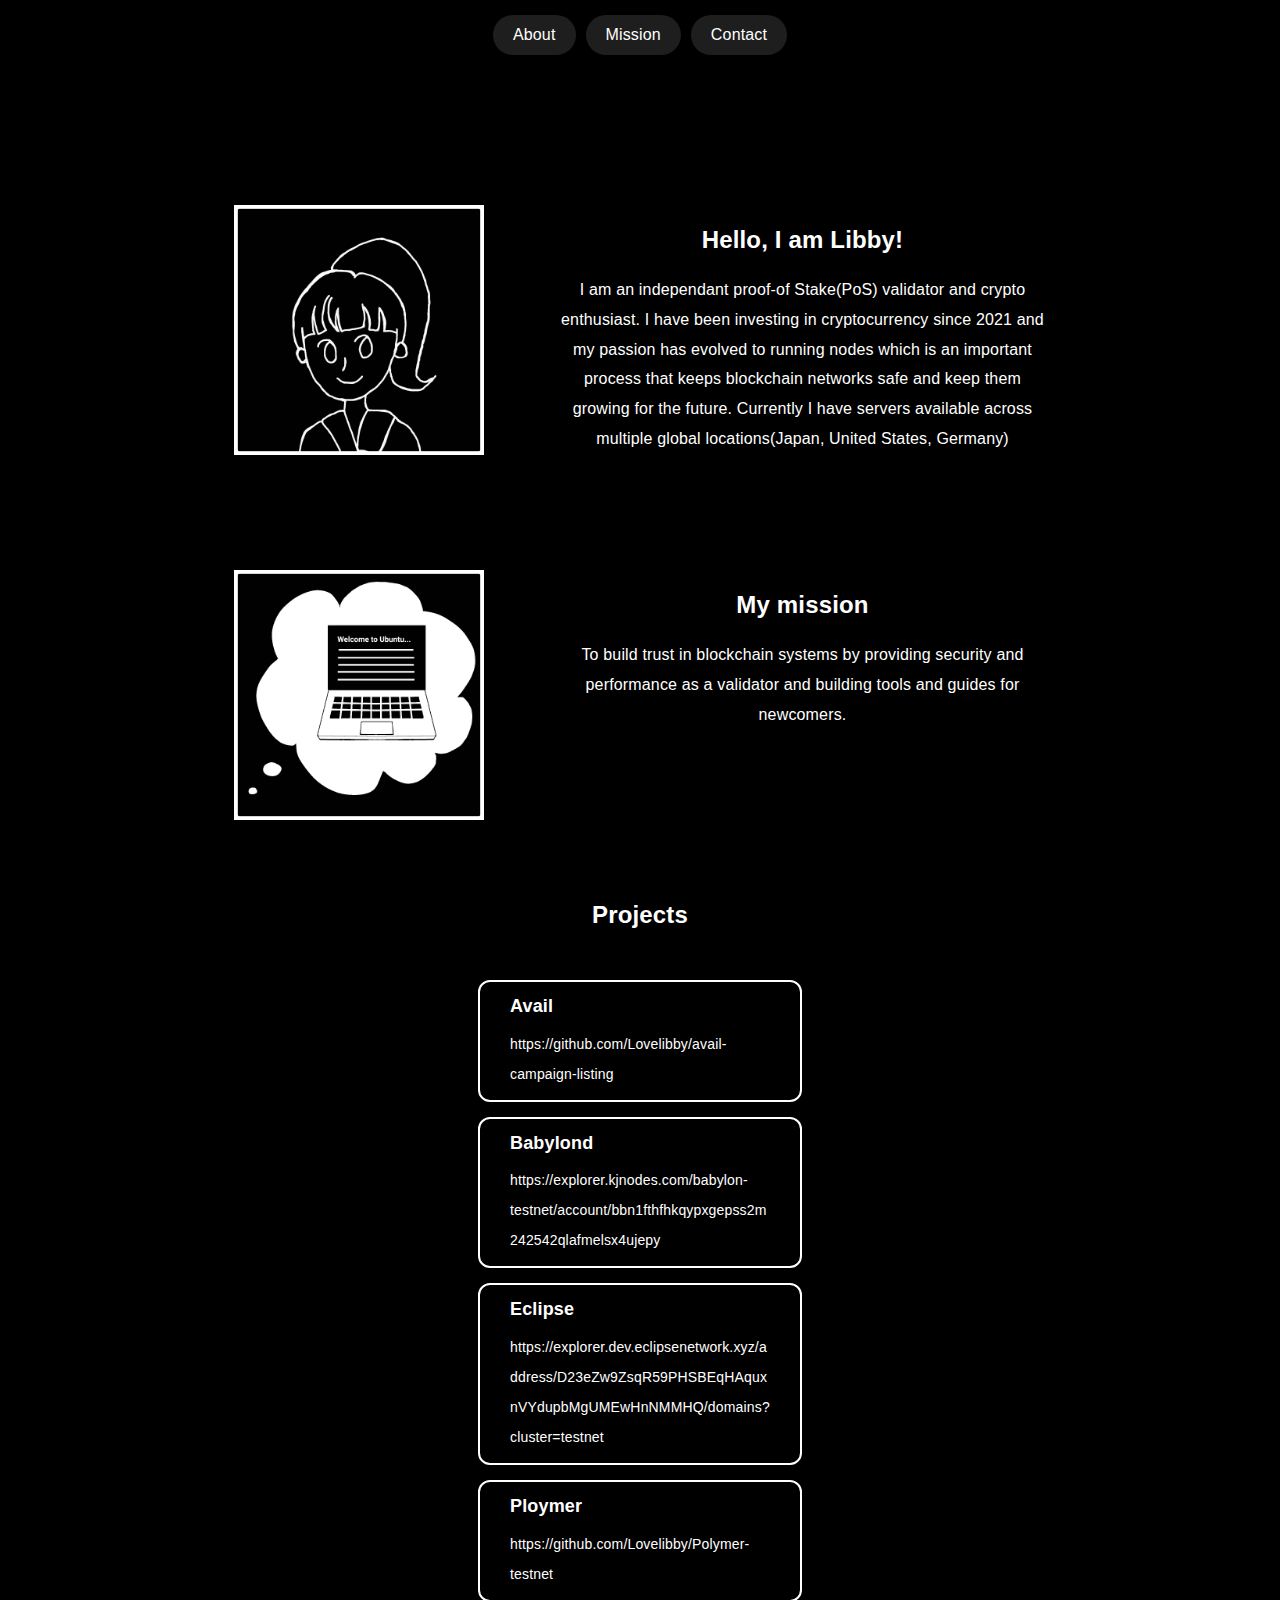
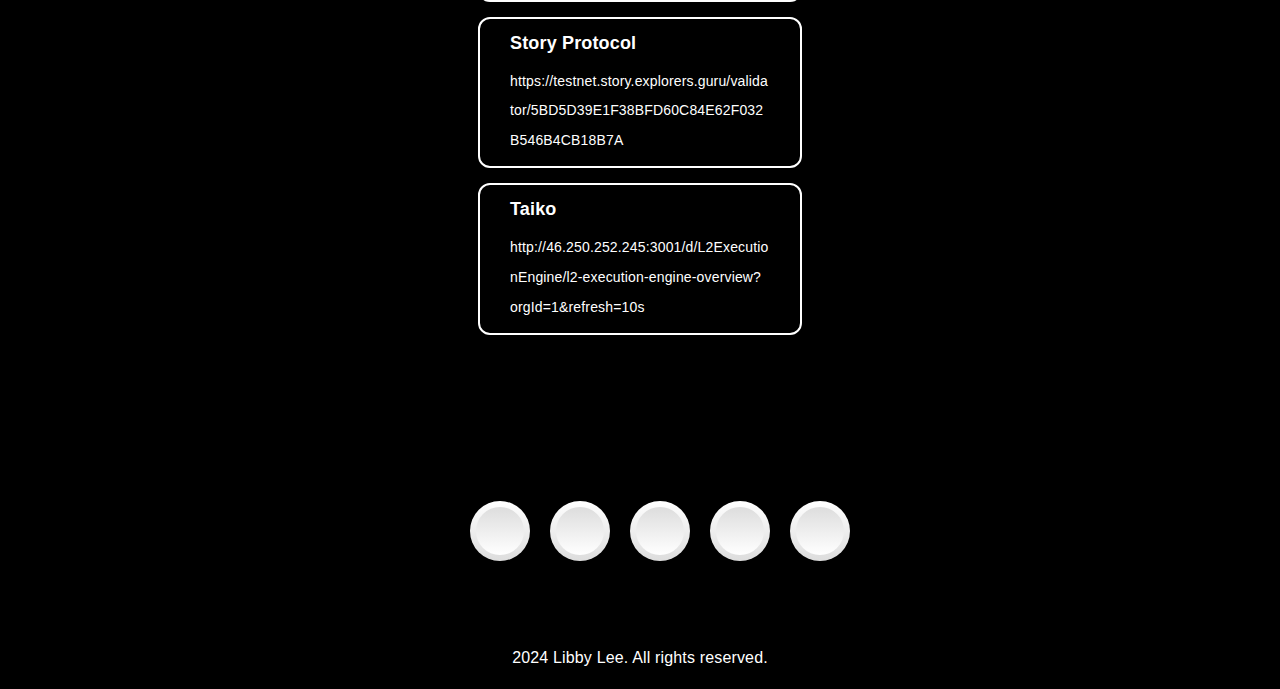
==== commit 05000b6a: "link update" ====
--- a/index.html
+++ b/index.html
@@ -35,8 +35,10 @@
         <div class="grid-item">
           <h2>Hello, I am Libby!</h2>
           <p>
-            I am an independant proof-of Stake(PoS) validator and crypto enthusiast. I have been investing in cryptocurrency since 2021 
-            and my passion has evolved to running nodes which is an important process that keeps blockchain networks safe and keep them growing for the future. 
+            I am an independant proof-of Stake(PoS) validator and crypto enthusiast. I have been investing in
+            cryptocurrency since 2021
+            and my passion has evolved to running nodes which is an important process that keeps blockchain networks
+            safe and keep them growing for the future.
             Currently I have servers available across multiple global locations(Japan, United States, Germany)</p>
         </div>
       </div>
@@ -48,7 +50,49 @@
         </div>
         <div class="grid-item">
           <h2>My mission</h2>
-          <p>To build trust in blockchain systems by providing security and performance as a validator and building tools and guides for newcomers.</p>
+          <p>To build trust in blockchain systems by providing security and performance as a validator and building
+            tools and guides for newcomers.</p>
+        </div>
+      </div>
+    </section>
+    <section id="projects">
+      <div class="container">
+        <h2 class="strokeme">Projects</h2>
+        <br>
+        <div class="project-column">
+          <a href="https://github.com/Lovelibby/avail-campaign-listing" class="project" target="_blank">
+            <div class="project-title">Avail</div>
+            <div class="project-description">https://github.com/Lovelibby/avail-campaign-listing</div>
+          </a>
+          <a href="https://explorer.kjnodes.com/babylon-testnet/account/bbn1fthfhkqypxgepss2m242542qlafmelsx4ujepy"
+            class="project" target="_blank">
+            <div class="project-title">Babylond</div>
+            <div class="project-description">
+              https://explorer.kjnodes.com/babylon-testnet/account/bbn1fthfhkqypxgepss2m242542qlafmelsx4ujepy</div>
+          </a>
+          <a href="https://explorer.dev.eclipsenetwork.xyz/address/D23eZw9ZsqR59PHSBEqHAquxnVYdupbMgUMEwHnNMMHQ/domains?cluster=testnet"
+            class="project" target="_blank">
+            <div class="project-title">Eclipse</div>
+            <div class="project-description">
+              https://explorer.dev.eclipsenetwork.xyz/address/D23eZw9ZsqR59PHSBEqHAquxnVYdupbMgUMEwHnNMMHQ/domains?cluster=testnet
+            </div>
+          </a>
+          <a href="https://github.com/Lovelibby/Polymer-testnet" class="project" target="_blank">
+            <div class="project-title">Ploymer</div>
+            <div class="project-description">https://github.com/Lovelibby/Polymer-testnet</div>
+          </a>
+          <a href="https://testnet.story.explorers.guru/validator/5BD5D39E1F38BFD60C84E62F032B546B4CB18B7A"
+            class="project" target="_blank">
+            <div class="project-title">Story Protocol</div>
+            <div class="project-description">
+              https://testnet.story.explorers.guru/validator/5BD5D39E1F38BFD60C84E62F032B546B4CB18B7A</div>
+          </a>
+          <a href="http://46.250.252.245:3001/d/L2ExecutionEngine/l2-execution-engine-overview?orgId=1&refresh=10s"
+            class="project" target="_blank">
+            <div class="project-title">Taiko</div>
+            <div class="project-description">
+              http://46.250.252.245:3001/d/L2ExecutionEngine/l2-execution-engine-overview?orgId=1&refresh=10s</div>
+          </a>
         </div>
       </div>
     </section>
--- a/src/style.css
+++ b/src/style.css
@@ -95,6 +95,52 @@
   object-fit: fill;
 }
 
+/* Projects */
+#projects {
+  padding-top: 50px;
+  padding-bottom: 50px;
+}
+
+.project-column {
+  display: flex;
+  flex-direction: column;
+  gap: 15px;
+  align-items: center;
+}
+
+.project {
+  width: 200px;
+  padding: 10px;
+  border: 2px solid var(--text-color);
+  border-radius: 12px;
+  text-align: left;
+  font-size: 16px;
+  box-shadow: 2px 2px 5px rgba(0, 0, 0, 0.1);
+  min-width: 300px;
+  text-decoration: none;
+}
+
+.project:hover {
+  border-color: var(--first-alt-color)
+}
+
+.project-title {
+  padding-left: 20px;
+  font-size: 18px;
+  font-weight: bold;
+  color: var(--text-color);
+  margin-bottom: 8px;
+}
+
+.project-description {
+  padding-left: 20px;
+  padding-right: 20px;
+  word-wrap: break-word;
+  font-size: 14px;
+  color: var(--text-color);
+}
+
+/* Contact */
 #contact {
   padding-top: 100px;
   padding-bottom: 50px;
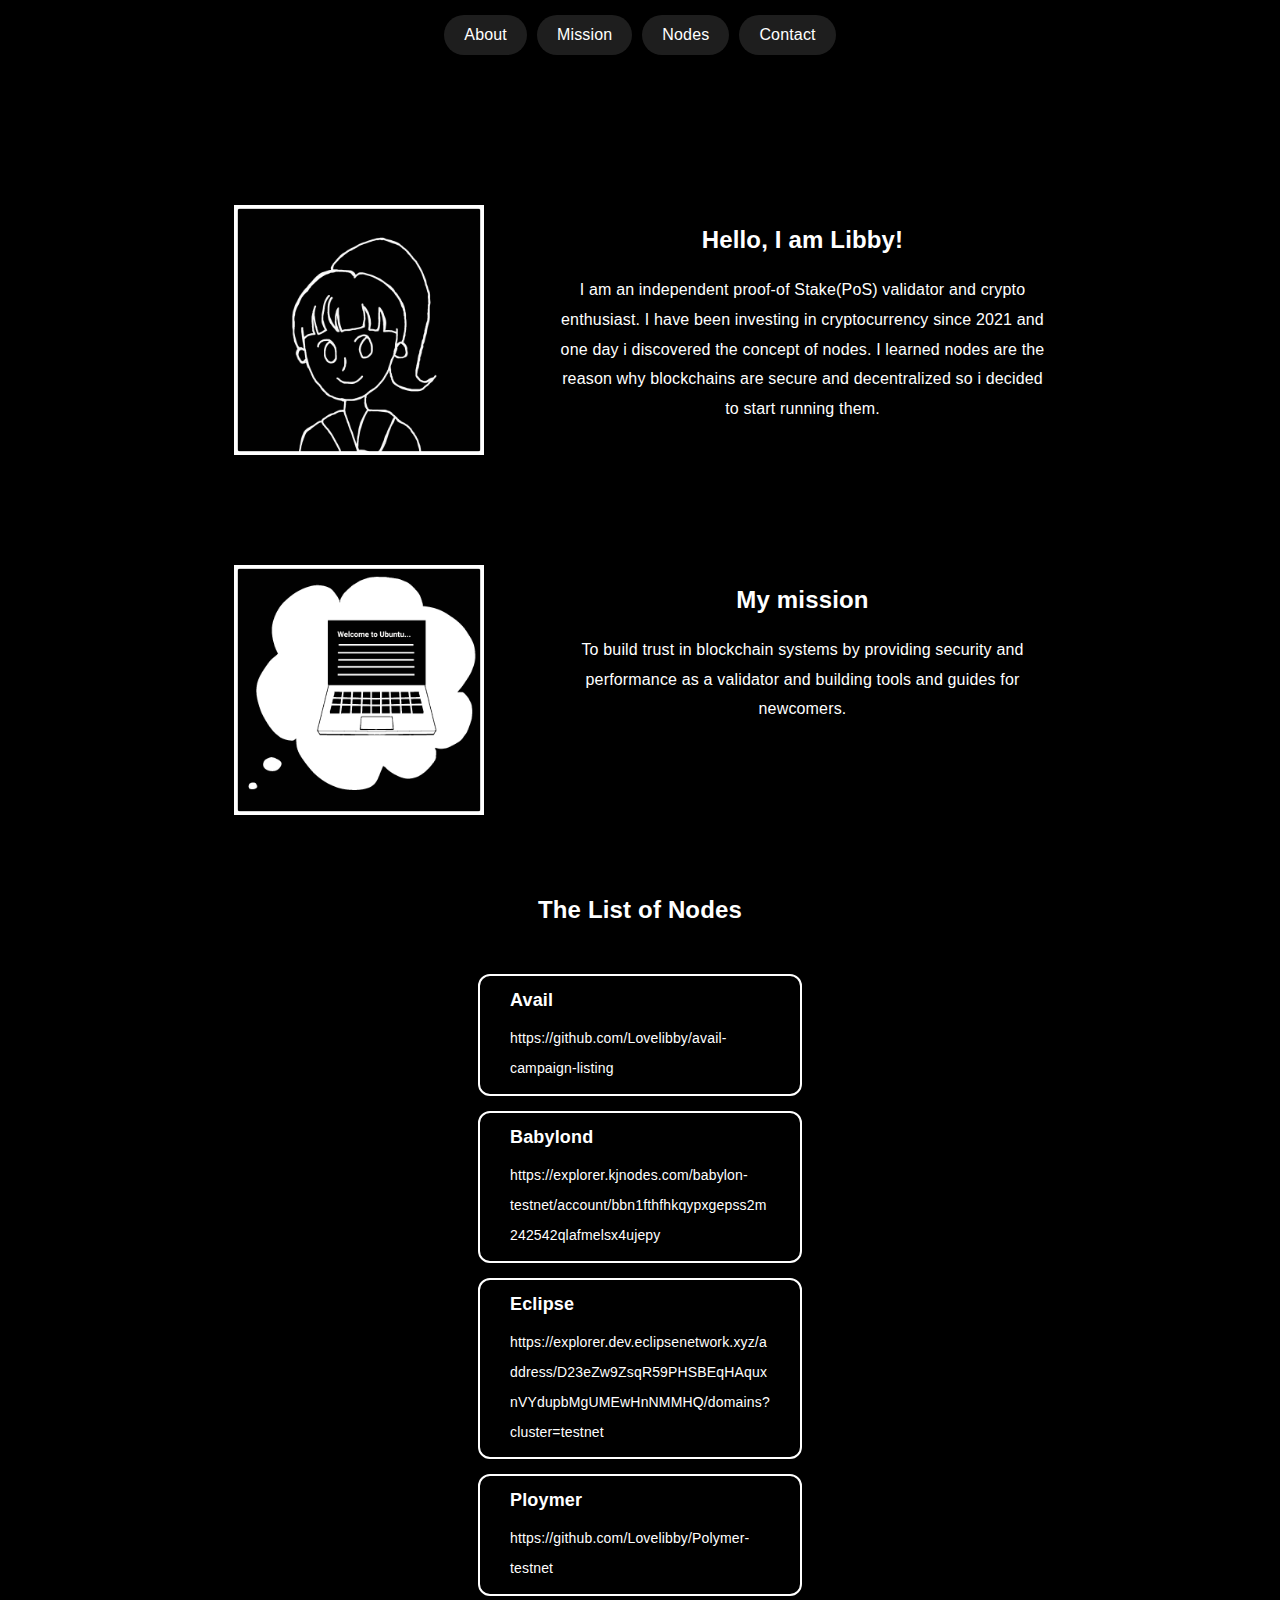
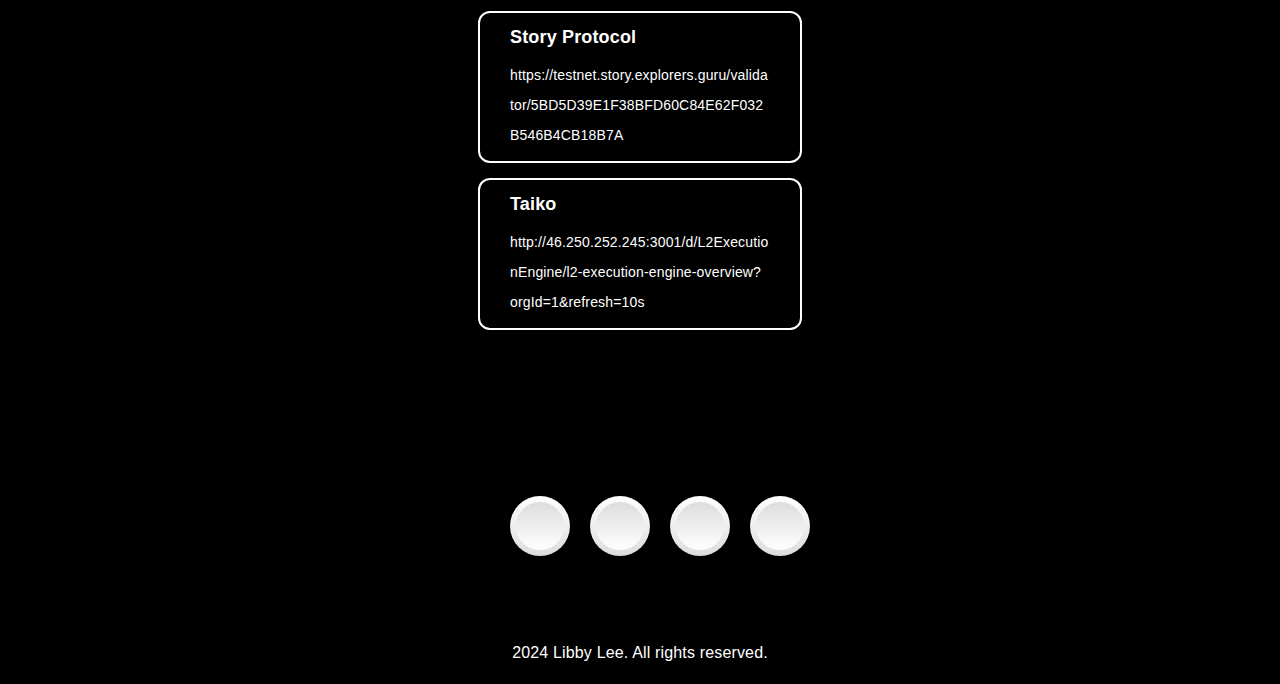
==== commit 4b482ba2: "the list of nodes" ====
--- a/index.html
+++ b/index.html
@@ -22,6 +22,7 @@
       <ul class="header-nav-list">
         <a href="#about" class="header-nav-button">About</a>
         <a href="#mission" class="header-nav-button">Mission</a>
+        <a href="#projects" class="header-nav-button">Nodes</a>
         <a href="#contact" class="header-nav-button">Contact</a>
       </ul>
   </header>
@@ -35,11 +36,11 @@
         <div class="grid-item">
           <h2>Hello, I am Libby!</h2>
           <p>
-            I am an independant proof-of Stake(PoS) validator and crypto enthusiast. I have been investing in
-            cryptocurrency since 2021
-            and my passion has evolved to running nodes which is an important process that keeps blockchain networks
-            safe and keep them growing for the future.
-            Currently I have servers available across multiple global locations(Japan, United States, Germany)</p>
+            I am an independent proof-of Stake(PoS) validator and crypto enthusiast.
+            I have been investing in cryptocurrency since 2021 and one day i discovered the concept of nodes.
+            I learned nodes are the reason why blockchains are secure and decentralized so i decided to start running
+            them.
+          </p>
         </div>
       </div>
     </section>
@@ -57,7 +58,7 @@
     </section>
     <section id="projects">
       <div class="container">
-        <h2 class="strokeme">Projects</h2>
+        <h2 class="strokeme">The List of Nodes</h2>
         <br>
         <div class="project-column">
           <a href="https://github.com/Lovelibby/avail-campaign-listing" class="project" target="_blank">
@@ -104,7 +105,6 @@
             <li><a href="https://github.com/Lovelibby"><i class="fab fa-github" aria-hidden="true"></i></a></li>
             <li><a href="https://x.com/corin2da"><i class="fab fa-twitter" aria-hidden="true"></i></a></li>
             <li><a href="https://t.me/corin2da"><i class="fab fa-telegram" aria-hidden="true"></i></a></li>
-            <li><a href="https://discord.gg/fEwmbvdU"><i class="fab fa-discord" aria-hidden="true"></i></a></li>
           </ul>
         </div>
       </section>
